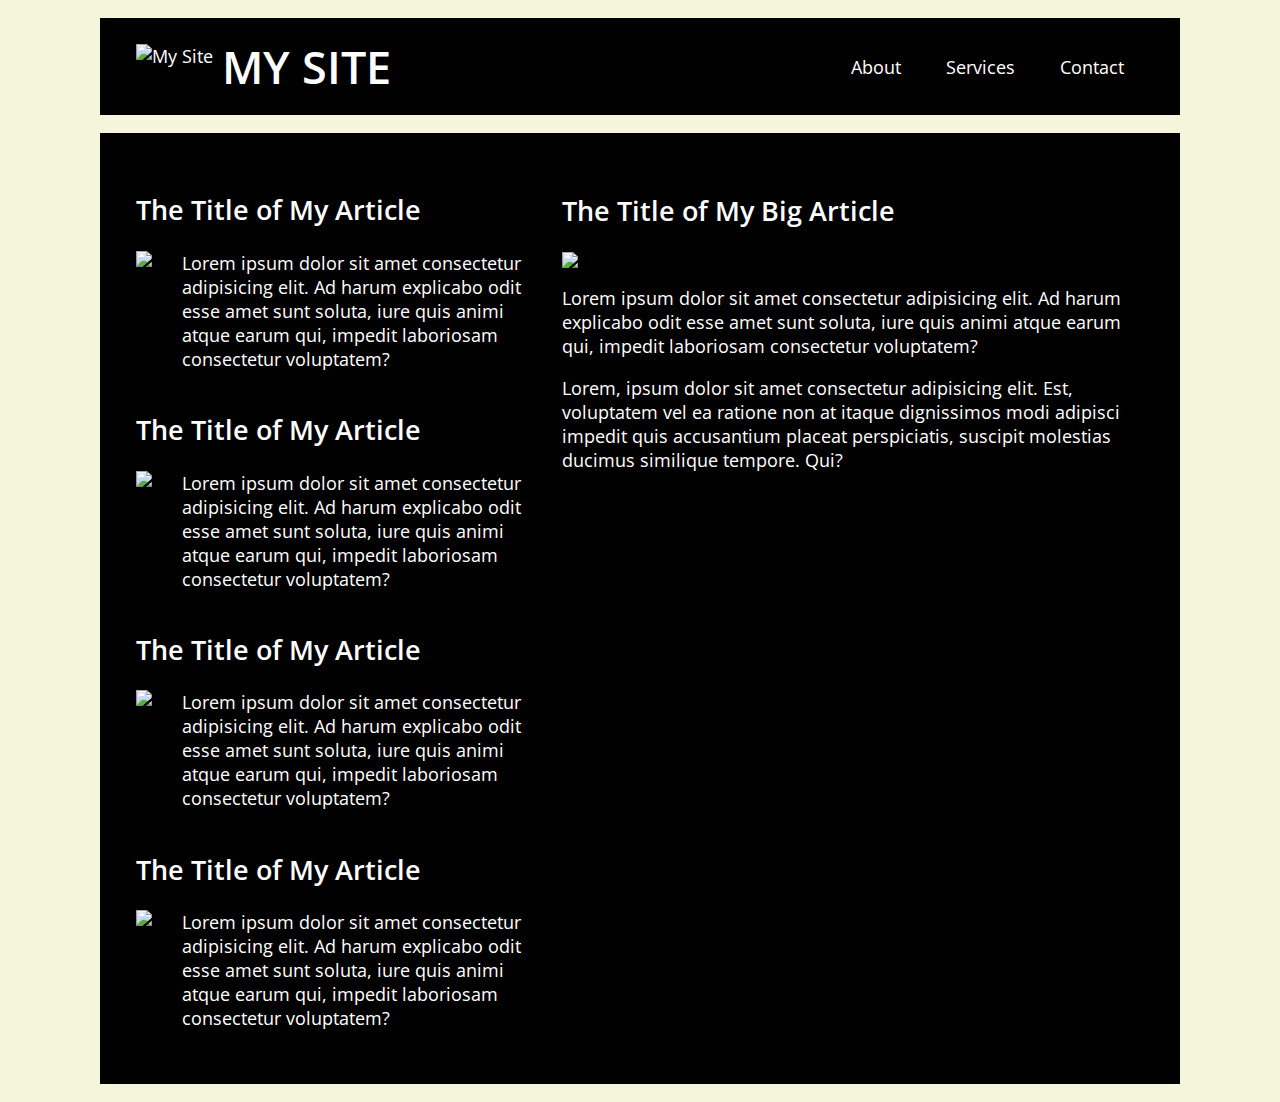
==== labs/css-lab-media-queries.html @ 5ff3fe7b "media lab" ====
<!DOCTYPE html>
<html lang="en">
<head>
    <meta charset="UTF-8">
    <link rel="preconnect" href="https://fonts.googleapis.com">
<link rel="preconnect" href="https://fonts.gstatic.com" crossorigin>
<link href="https://fonts.googleapis.com/css2?family=Open+Sans:wdth,wght@75..100,300..800&display=swap" rel="stylesheet">
<link rel="stylesheet" href="../css/responsive-demo.css">
    <meta name="viewport" content="width=device-width, initial-scale=1.0">
    <title>CSS Exercise - Media Queries</title>
</head>
<body>
    <div class="container">

        <!-- CSS Media Queries  -->

        <div id="demo">

            <!-- Masthead -->
            <masthead>
                <img src="../images/logo.svg" title="My Site"><h1>My Site</h1>
                <nav>
                    <ul>
                        <li><a href="#">About</a></li>
                        <li><a href="#">Services</a></li>
                        <li><a href="#">Contact</a></li>
                    </ul>
                </nav>
            </masthead>

            <div id="content">
                <div class="sidebar">

                    <div class="post">
                        <h2>The Title of My Article</h2>
                        <div class="post-stuff">
                        <img src="https://placehold.co/400x400">
                        <p>Lorem ipsum dolor sit amet consectetur adipisicing elit. Ad harum explicabo odit esse amet sunt soluta, iure quis animi atque earum qui, impedit laboriosam consectetur voluptatem?</p>
                        </div>
                    </div>

                    <div class="post">
                        <h2>The Title of My Article</h2>
                        <div class="post-stuff">
                        <img src="https://placehold.co/400x400">
                        <p>Lorem ipsum dolor sit amet consectetur adipisicing elit. Ad harum explicabo odit esse amet sunt soluta, iure quis animi atque earum qui, impedit laboriosam consectetur voluptatem?</p>
                        </div>
                    </div>

                    <div class="post">
                        <h2>The Title of My Article</h2>
                        <div class="post-stuff">
                        <img src="https://placehold.co/400x400">
                        <p>Lorem ipsum dolor sit amet consectetur adipisicing elit. Ad harum explicabo odit esse amet sunt soluta, iure quis animi atque earum qui, impedit laboriosam consectetur voluptatem?</p>
                        </div>
                    </div>

                    <div class="post">
                        <h2>The Title of My Article</h2>
                        <div class="post-stuff">
                        <img src="https://placehold.co/400x400">
                        <p>Lorem ipsum dolor sit amet consectetur adipisicing elit. Ad harum explicabo odit esse amet sunt soluta, iure quis animi atque earum qui, impedit laboriosam consectetur voluptatem?</p>
                        </div>
                    </div>

                </div>
                <div class="main">

                    <div class="big-post">
                        <h2>The Title of My Big Article</h2>
                        <div class="post-stuff">
                        <img src="https://placehold.co/400x300">
                        <p>Lorem ipsum dolor sit amet consectetur adipisicing elit. Ad harum explicabo odit esse amet sunt soluta, iure quis animi atque earum qui, impedit laboriosam consectetur voluptatem?</p>
                        <p>Lorem, ipsum dolor sit amet consectetur adipisicing elit. Est, voluptatem vel ea ratione non at itaque dignissimos modi adipisci impedit quis accusantium placeat perspiciatis, suscipit molestias ducimus similique tempore. Qui?</p>
                        </div>
                    </div>

                </div>
            </div>

        </div>

    </div>

</body>
</html>
---- css/responsive-demo.css ----
:root {
    --background-color: beige;
    --light-color: #ffffff;
    --dark-color: #000000;
  }
  
  body {
    font-family: "Open Sans", sans-serif;
    font-optical-sizing: auto;
    font-style: normal;
    background-color: var(--background-color);
    margin: 1em;
    font-size: 18px;
  }
  
  img {
    width: 100%;
    height: auto;
  }
  
  h1 {
    font-size: 2.5em;
    font-weight: 300;
  }
  
  h2 {
    font-size: 1.5em;
    font-weight: 300;
  }
  
  h2, h3, h4 {
    font-weight: 600;
  }
  
  .container {
    max-width: 1080px;
    margin: 0 auto
  }
  
  /* Masthead */
  masthead {
    display: flex;
    justify-content: flex-end;
    align-items: center;
    padding: 1em 2em;
    background-color: var(--dark-color);
    color: var(--light-color);
    margin-bottom: 1em;
  }
  
  masthead h1 {
    margin-right: auto;
    font-weight: 600;
    text-transform: uppercase;
    margin: 0 auto 0 0;
  }
  
  masthead img {
    display: inline-block;
    align-self: center;
    width: auto;
    height: 2.5em;
    margin-right: .5em;
  }
  
  masthead ul {
    padding-inline-start: 0;
  }
  
  masthead li {
    list-style: none;
    display: inline-block;
    padding: 0 20px;
  }
  
  masthead a {
    text-decoration: none;
    color: var(--light-color);
    transition: all 0.3s ease 0s;
  }
  
  masthead a:hover {
    color: coral;
  }
  
  /* main */
  
  #content {
    display: grid;
    grid-template-columns: 2fr 3fr;
    gap: 2em;
    margin-bottom: 1em;
    background-color: var(--dark-color);
    color: var(--light-color);
    padding: 2em;
  }
  
  .post {
    margin-bottom: 1em;
    .img-container {
      aspect-ratio: 1/1;
    }
    .post-stuff {
      display: flex;
      align-items: flex-start;
    }
    p {
      margin-top: 0;
    }
    img {
      width: 33%;
      height: auto;
      display: block;
      margin-right: 1em;
    }
  }
  
  .big-post {
    border:1px solid var(--dark-color);
    margin-bottom: 1em;
    .img-container {
      aspect-ratio: 4/3;
    }
    img {
      width: 100%;
      height: auto;
      display: block;
    }
  }
  
  .post:last-child, .big-post:last-child {
    margin-bottom: 0;
  }
  
  /* media queries */
  @media only screen and (max-width: 768px) {
    
    body {
      font-size: 16px;
    }
  
    masthead {
      text-align: center;
      flex-flow: column nowrap;
    }
    masthead ul {
      margin-bottom: 0;
    }
    masthead h1 {
      margin-right: 0;
    }
    masthead img {
      margin-right: 0;
    }
  
    #content {
      padding: 1em;
      gap: 1em;
      grid-template-columns: 1fr;
    }
    .main {
      order: 1;
    }
    .sidebar {
      order: 2;
    }
  
  }
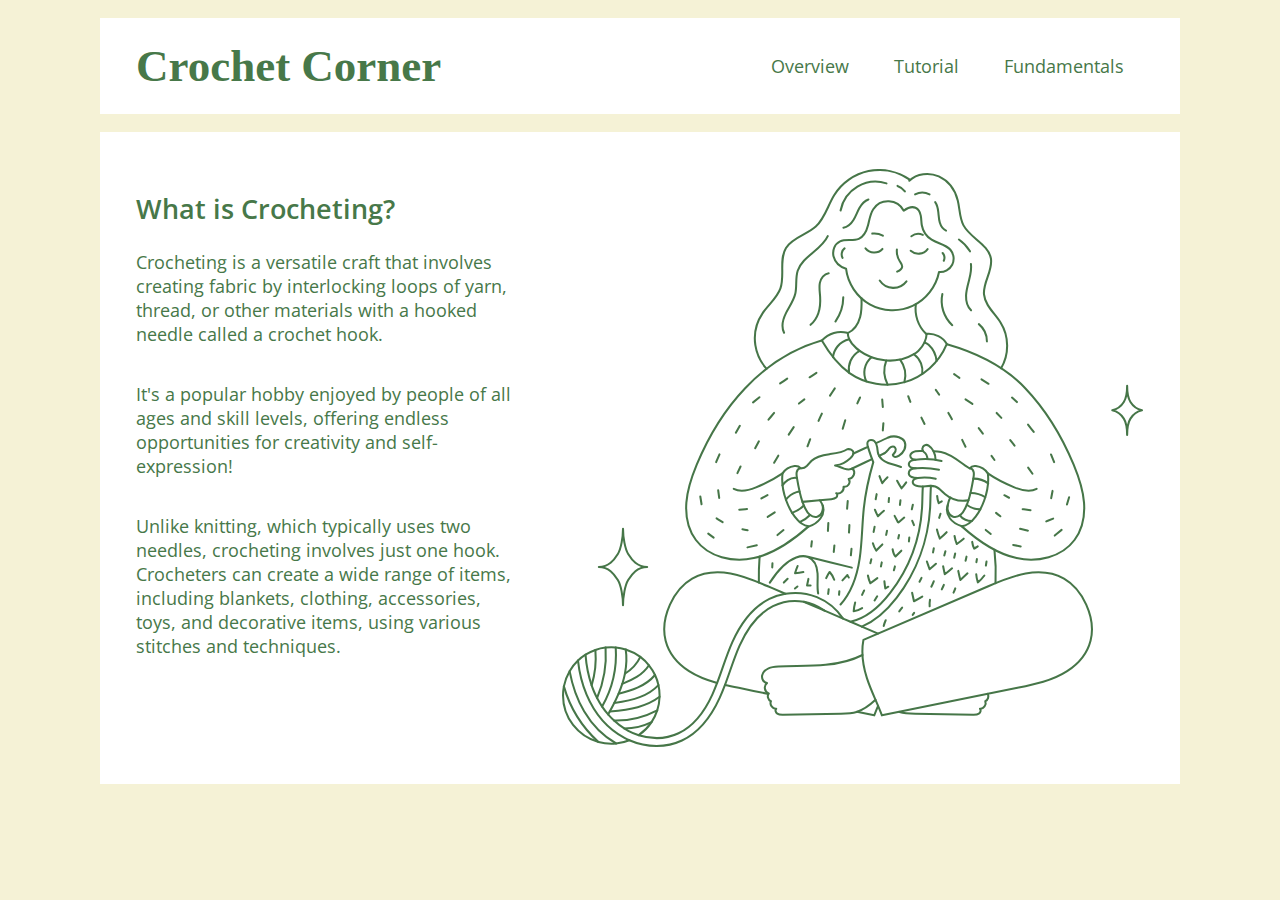
==== commit 8f10c0a7: "crochet" ====
--- a/labs/css-lab-media-queries.html
+++ b/labs/css-lab-media-queries.html
@@ -6,6 +6,9 @@
 <link rel="preconnect" href="https://fonts.gstatic.com" crossorigin>
 <link href="https://fonts.googleapis.com/css2?family=Open+Sans:wdth,wght@75..100,300..800&display=swap" rel="stylesheet">
 <link rel="stylesheet" href="../css/responsive-demo.css">
+<link rel="preconnect" href="https://fonts.googleapis.com">
+<link rel="preconnect" href="https://fonts.gstatic.com" crossorigin>
+<link href="https://fonts.googleapis.com/css2?family=Lily+Script+One&display=swap" rel="stylesheet">
     <meta name="viewport" content="width=device-width, initial-scale=1.0">
     <title>CSS Exercise - Media Queries</title>
 </head>
@@ -18,12 +21,12 @@
 
             <!-- Masthead -->
             <masthead>
-                <img src="../images/logo.svg" title="My Site"><h1>My Site</h1>
+                <h1>Crochet Corner</h1>
                 <nav>
                     <ul>
-                        <li><a href="#">About</a></li>
-                        <li><a href="#">Services</a></li>
-                        <li><a href="#">Contact</a></li>
+                        <li><a href="#">Overview</a></li>
+                        <li><a href="#">Tutorial</a></li>
+                        <li><a href="#">Fundamentals</a></li>
                     </ul>
                 </nav>
             </masthead>
@@ -32,34 +35,22 @@
                 <div class="sidebar">
 
                     <div class="post">
-                        <h2>The Title of My Article</h2>
+                        <h2>What is Crocheting?</h2>
                         <div class="post-stuff">
-                        <img src="https://placehold.co/400x400">
-                        <p>Lorem ipsum dolor sit amet consectetur adipisicing elit. Ad harum explicabo odit esse amet sunt soluta, iure quis animi atque earum qui, impedit laboriosam consectetur voluptatem?</p>
+                        <p>Crocheting is a versatile craft that involves creating fabric by interlocking loops of yarn, thread, or other materials with a hooked needle called a crochet hook.</p>
                         </div>
                     </div>
 
                     <div class="post">
-                        <h2>The Title of My Article</h2>
                         <div class="post-stuff">
-                        <img src="https://placehold.co/400x400">
-                        <p>Lorem ipsum dolor sit amet consectetur adipisicing elit. Ad harum explicabo odit esse amet sunt soluta, iure quis animi atque earum qui, impedit laboriosam consectetur voluptatem?</p>
+                        <p>It's a popular hobby enjoyed by people of all ages and skill levels, offering endless opportunities for creativity 
+                            and self-expression!</p>
                         </div>
                     </div>
 
                     <div class="post">
-                        <h2>The Title of My Article</h2>
                         <div class="post-stuff">
-                        <img src="https://placehold.co/400x400">
-                        <p>Lorem ipsum dolor sit amet consectetur adipisicing elit. Ad harum explicabo odit esse amet sunt soluta, iure quis animi atque earum qui, impedit laboriosam consectetur voluptatem?</p>
-                        </div>
-                    </div>
-
-                    <div class="post">
-                        <h2>The Title of My Article</h2>
-                        <div class="post-stuff">
-                        <img src="https://placehold.co/400x400">
-                        <p>Lorem ipsum dolor sit amet consectetur adipisicing elit. Ad harum explicabo odit esse amet sunt soluta, iure quis animi atque earum qui, impedit laboriosam consectetur voluptatem?</p>
+                        <p>Unlike knitting, which typically uses two needles, crocheting involves just one hook. Crocheters can create a wide range of items, including blankets, clothing, accessories, toys, and decorative items, using various stitches and techniques. </p>
                         </div>
                     </div>
 
@@ -67,11 +58,8 @@
                 <div class="main">
 
                     <div class="big-post">
-                        <h2>The Title of My Big Article</h2>
                         <div class="post-stuff">
-                        <img src="https://placehold.co/400x300">
-                        <p>Lorem ipsum dolor sit amet consectetur adipisicing elit. Ad harum explicabo odit esse amet sunt soluta, iure quis animi atque earum qui, impedit laboriosam consectetur voluptatem?</p>
-                        <p>Lorem, ipsum dolor sit amet consectetur adipisicing elit. Est, voluptatem vel ea ratione non at itaque dignissimos modi adipisci impedit quis accusantium placeat perspiciatis, suscipit molestias ducimus similique tempore. Qui?</p>
+                        <img src="../images/girl-crocheting.svg">
                         </div>
                     </div>
 
--- a/css/responsive-demo.css
+++ b/css/responsive-demo.css
@@ -1,7 +1,8 @@
 :root {
-    --background-color: beige;
+
+    --background-color:#F5F2D6;
     --light-color: #ffffff;
-    --dark-color: #000000;
+    --dark-color: #477849;
   }
   
   body {
@@ -11,7 +12,8 @@
     background-color: var(--background-color);
     margin: 1em;
     font-size: 18px;
-  }
+      }      
+
   
   img {
     width: 100%;
@@ -43,15 +45,15 @@
     justify-content: flex-end;
     align-items: center;
     padding: 1em 2em;
-    background-color: var(--dark-color);
-    color: var(--light-color);
+    background-color: var(--light-color);
+    color: var(--dark-color);
     margin-bottom: 1em;
   }
   
   masthead h1 {
     margin-right: auto;
     font-weight: 600;
-    text-transform: uppercase;
+    font-family: lily;
     margin: 0 auto 0 0;
   }
   
@@ -75,12 +77,12 @@
   
   masthead a {
     text-decoration: none;
-    color: var(--light-color);
+    color: var(--dark-color);
     transition: all 0.3s ease 0s;
   }
   
   masthead a:hover {
-    color: coral;
+    color: #950047 ;
   }
   
   /* main */
@@ -90,8 +92,8 @@
     grid-template-columns: 2fr 3fr;
     gap: 2em;
     margin-bottom: 1em;
-    background-color: var(--dark-color);
-    color: var(--light-color);
+    background-color: var(--light-color);
+    color: var(--dark-color);
     padding: 2em;
   }
   
@@ -116,7 +118,7 @@
   }
   
   .big-post {
-    border:1px solid var(--dark-color);
+    border:1px solid var(--light-color);
     margin-bottom: 1em;
     .img-container {
       aspect-ratio: 4/3;
